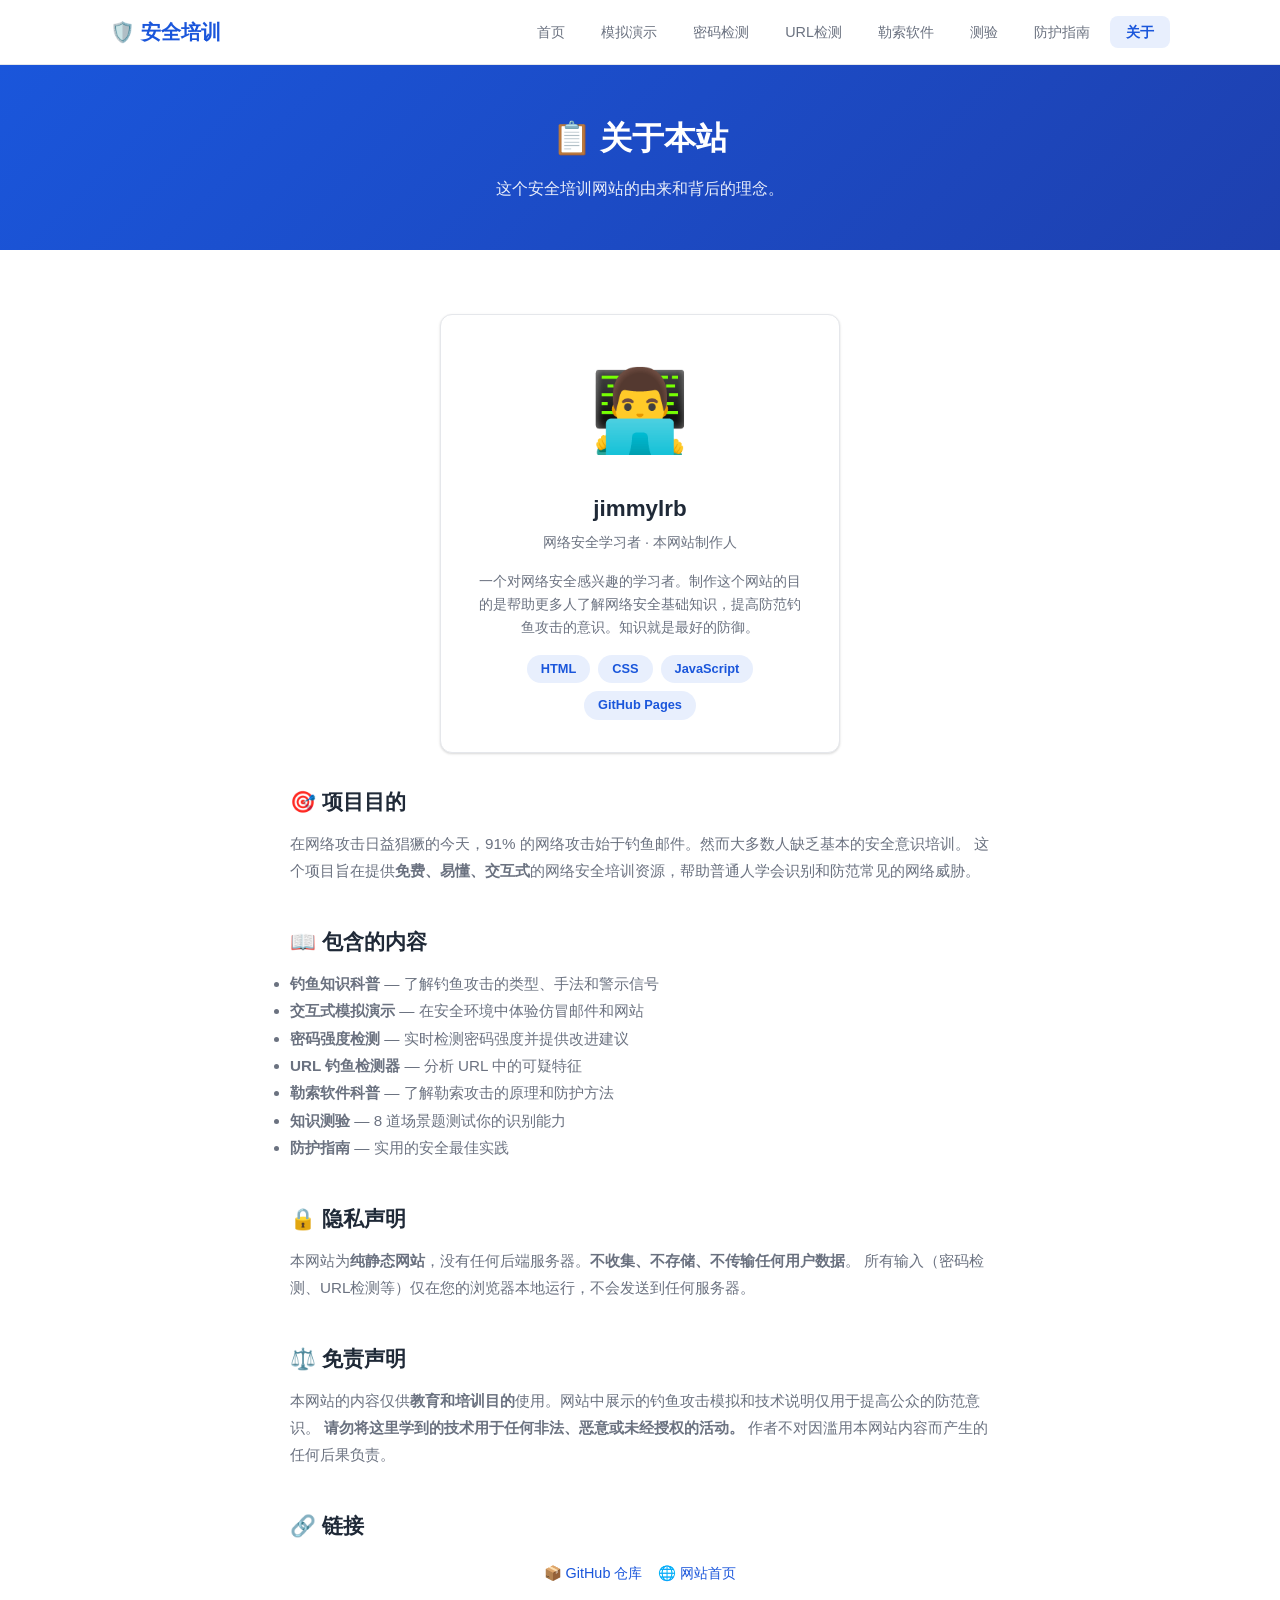
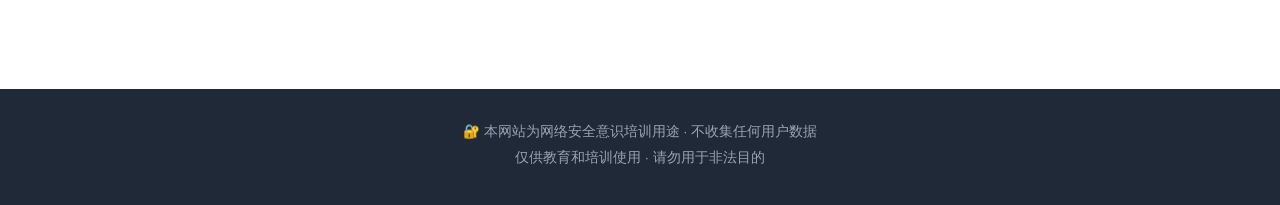
==== about.html @ 80b1db74 "Add about.html" ====
<!DOCTYPE html>
<html lang="zh-CN">
<head>
    <meta charset="UTF-8">
    <meta name="viewport" content="width=device-width, initial-scale=1.0">
    <title>关于 — 安全培训</title>
    <link rel="stylesheet" href="style.css">
    <style>
        .about-container { max-width: 700px; margin: 0 auto; }
        .about-section { margin-bottom: 40px; }
        .about-section h2 { text-align: left; font-size: 1.3rem; margin-bottom: 12px; }
        .about-section p, .about-section li { font-size: 0.95rem; color: var(--text-secondary); line-height: 1.8; }
        .creator-card { background: var(--bg); border: 1px solid var(--border); border-radius: var(--radius); padding: 32px; box-shadow: var(--shadow); text-align: center; max-width: 400px; margin: 0 auto 32px; }
        .creator-avatar { font-size: 5rem; margin-bottom: 16px; }
        .creator-card h2 { font-size: 1.4rem; margin-bottom: 4px; }
        .creator-card .subtitle { color: var(--text-secondary); font-size: 0.9rem; margin-bottom: 16px; }
        .creator-card .desc { font-size: 0.9rem; color: var(--text-secondary); line-height: 1.6; }
        .tech-stack { display: flex; flex-wrap: wrap; gap: 8px; justify-content: center; margin-top: 16px; }
        .tech-stack span { padding: 4px 14px; background: var(--primary-light); color: var(--primary); border-radius: 20px; font-size: 0.8rem; font-weight: 600; }
        .footer-links { display: flex; justify-content: center; gap: 16px; margin-top: 20px; }
        .footer-links a { color: var(--primary); text-decoration: none; font-size: 0.9rem; }
        .footer-links a:hover { text-decoration: underline; }
    </style>
</head>
<body>
    <nav class="navbar">
        <div class="container">
            <a href="index.html" class="logo">🛡️ 安全培训</a>
            <ul class="nav-links">
                <li><a href="index.html">首页</a></li>
                <li><a href="demo.html">模拟演示</a></li>
                <li><a href="password.html">密码检测</a></li>
                <li><a href="url-checker.html">URL检测</a></li>
                <li><a href="ransomware.html">勒索软件</a></li>
                <li><a href="quiz.html">测验</a></li>
                <li><a href="guide.html">防护指南</a></li>
                <li><a href="about.html" class="active">关于</a></li>
            </ul>
        </div>
    </nav>

    <section class="page-header">
        <div class="container">
            <h1>📋 关于本站</h1>
            <p class="page-desc">这个安全培训网站的由来和背后的理念。</p>
        </div>
    </section>

    <section class="section">
        <div class="container">
            <div class="about-container">
                <!-- 制作人 -->
                <div class="creator-card">
                    <div class="creator-avatar">👨‍💻</div>
                    <h2>jimmylrb</h2>
                    <div class="subtitle">网络安全学习者 · 本网站制作人</div>
                    <p class="desc">
                        一个对网络安全感兴趣的学习者。制作这个网站的目的是帮助更多人了解网络安全基础知识，提高防范钓鱼攻击的意识。知识就是最好的防御。
                    </p>
                    <div class="tech-stack">
                        <span>HTML</span>
                        <span>CSS</span>
                        <span>JavaScript</span>
                        <span>GitHub Pages</span>
                    </div>
                </div>

                <!-- 项目说明 -->
                <div class="about-section">
                    <h2>🎯 项目目的</h2>
                    <p>
                        在网络攻击日益猖獗的今天，91% 的网络攻击始于钓鱼邮件。然而大多数人缺乏基本的安全意识培训。
                        这个项目旨在提供<strong>免费、易懂、交互式</strong>的网络安全培训资源，帮助普通人学会识别和防范常见的网络威胁。
                    </p>
                </div>

                <div class="about-section">
                    <h2>📖 包含的内容</h2>
                    <ul>
                        <li><strong>钓鱼知识科普</strong> — 了解钓鱼攻击的类型、手法和警示信号</li>
                        <li><strong>交互式模拟演示</strong> — 在安全环境中体验仿冒邮件和网站</li>
                        <li><strong>密码强度检测</strong> — 实时检测密码强度并提供改进建议</li>
                        <li><strong>URL 钓鱼检测器</strong> — 分析 URL 中的可疑特征</li>
                        <li><strong>勒索软件科普</strong> — 了解勒索攻击的原理和防护方法</li>
                        <li><strong>知识测验</strong> — 8 道场景题测试你的识别能力</li>
                        <li><strong>防护指南</strong> — 实用的安全最佳实践</li>
                    </ul>
                </div>

                <div class="about-section">
                    <h2>🔒 隐私声明</h2>
                    <p>
                        本网站为<strong>纯静态网站</strong>，没有任何后端服务器。<strong>不收集、不存储、不传输任何用户数据</strong>。
                        所有输入（密码检测、URL检测等）仅在您的浏览器本地运行，不会发送到任何服务器。
                    </p>
                </div>

                <div class="about-section">
                    <h2>⚖️ 免责声明</h2>
                    <p>
                        本网站的内容仅供<strong>教育和培训目的</strong>使用。网站中展示的钓鱼攻击模拟和技术说明仅用于提高公众的防范意识。
                        <strong>请勿将这里学到的技术用于任何非法、恶意或未经授权的活动。</strong>
                        作者不对因滥用本网站内容而产生的任何后果负责。
                    </p>
                </div>

                <div class="about-section">
                    <h2>🔗 链接</h2>
                    <div class="footer-links">
                        <a href="https://github.com/jimmylrb/lrb" target="_blank">📦 GitHub 仓库</a>
                        <a href="https://jimmylrb.github.io/lrb/" target="_blank">🌐 网站首页</a>
                    </div>
                </div>
            </div>
        </div>
    </section>

    <footer class="footer">
        <div class="container">
            <p>🔐 本网站为网络安全意识培训用途 · 不收集任何用户数据</p>
            <p>仅供教育和培训使用 · 请勿用于非法目的</p>
        </div>
    </footer>
</body>
</html>
---- style.css ----
/* =============================================
   安全意识培训网站 — 样式
   用途：钓鱼攻击识别教育培训
   ============================================= */

/* ---------- Reset & 基础 ---------- */
*, *::before, *::after {
    box-sizing: border-box;
    margin: 0;
    padding: 0;
}

:root {
    --primary: #1a56db;
    --primary-dark: #1344b0;
    --primary-light: #e8effd;
    --danger: #dc2626;
    --danger-light: #fef2f2;
    --success: #16a34a;
    --success-light: #f0fdf4;
    --warning: #f59e0b;
    --warning-light: #fffbeb;
    --text: #1f2937;
    --text-secondary: #6b7280;
    --bg: #ffffff;
    --bg-alt: #f8fafc;
    --border: #e5e7eb;
    --shadow: 0 1px 3px rgba(0,0,0,0.1), 0 1px 2px rgba(0,0,0,0.06);
    --shadow-lg: 0 10px 15px -3px rgba(0,0,0,0.1), 0 4px 6px -2px rgba(0,0,0,0.05);
    --radius: 12px;
    --radius-sm: 8px;
}

html {
    scroll-behavior: smooth;
}

body {
    font-family: -apple-system, BlinkMacSystemFont, "Segoe UI", Roboto, "Helvetica Neue", Arial, "Noto Sans SC", sans-serif;
    color: var(--text);
    background: var(--bg);
    line-height: 1.6;
    min-height: 100vh;
    display: flex;
    flex-direction: column;
}

.container {
    max-width: 1100px;
    margin: 0 auto;
    padding: 0 20px;
}

/* ---------- 导航栏 ---------- */
.navbar {
    background: var(--bg);
    border-bottom: 1px solid var(--border);
    position: sticky;
    top: 0;
    z-index: 100;
    backdrop-filter: blur(8px);
    background: rgba(255,255,255,0.95);
}

.navbar .container {
    display: flex;
    align-items: center;
    justify-content: space-between;
    height: 64px;
}

.logo {
    font-size: 1.25rem;
    font-weight: 700;
    text-decoration: none;
    color: var(--primary);
}

.nav-links {
    list-style: none;
    display: flex;
    gap: 4px;
}

.nav-links a {
    text-decoration: none;
    color: var(--text-secondary);
    padding: 8px 16px;
    border-radius: var(--radius-sm);
    font-size: 0.9rem;
    font-weight: 500;
    transition: all 0.2s;
}

.nav-links a:hover {
    color: var(--primary);
    background: var(--primary-light);
}

.nav-links a.active {
    color: var(--primary);
    background: var(--primary-light);
    font-weight: 600;
}

/* ---------- Hero ---------- */
.hero {
    background: linear-gradient(135deg, #1a56db 0%, #1e40af 100%);
    color: white;
    padding: 80px 0 64px;
    text-align: center;
}

.hero h1 {
    font-size: 2.5rem;
    margin-bottom: 16px;
    line-height: 1.2;
}

.highlight {
    background: rgba(255,255,255,0.15);
    padding: 4px 12px;
    border-radius: 8px;
}

.hero p {
    font-size: 1.1rem;
    opacity: 0.9;
    max-width: 600px;
    margin: 0 auto 40px;
}

.hero-stats {
    display: flex;
    justify-content: center;
    gap: 48px;
    margin-bottom: 40px;
    flex-wrap: wrap;
}

.stat {
    text-align: center;
}

.stat-number {
    display: block;
    font-size: 2rem;
    font-weight: 800;
    line-height: 1.2;
}

.stat-label {
    display: block;
    font-size: 0.85rem;
    opacity: 0.85;
    margin-top: 4px;
}

.hero-actions {
    display: flex;
    gap: 16px;
    justify-content: center;
    flex-wrap: wrap;
}

/* ---------- 按钮 ---------- */
.btn {
    display: inline-flex;
    align-items: center;
    gap: 8px;
    padding: 12px 28px;
    border-radius: var(--radius-sm);
    font-size: 1rem;
    font-weight: 600;
    text-decoration: none;
    cursor: pointer;
    border: none;
    transition: all 0.2s;
}

.btn-primary {
    background: white;
    color: var(--primary);
}

.btn-primary:hover {
    background: #f0f4ff;
    transform: translateY(-1px);
}

.btn-secondary {
    background: rgba(255,255,255,0.15);
    color: white;
    border: 2px solid rgba(255,255,255,0.3);
}

.btn-secondary:hover {
    background: rgba(255,255,255,0.25);
    transform: translateY(-1px);
}

/* ---------- Section 通用 ---------- */
.section {
    padding: 64px 0;
}

.section-alt {
    background: var(--bg-alt);
}

.section h2 {
    font-size: 1.75rem;
    text-align: center;
    margin-bottom: 16px;
    color: var(--text);
}

.section-desc {
    text-align: center;
    color: var(--text-secondary);
    max-width: 700px;
    margin: 0 auto 40px;
    font-size: 1rem;
}

/* ---------- 卡片网格 ---------- */
.card-grid {
    display: grid;
    grid-template-columns: repeat(auto-fill, minmax(300px, 1fr));
    gap: 24px;
}

.card {
    background: var(--bg);
    border: 1px solid var(--border);
    border-radius: var(--radius);
    padding: 28px;
    transition: all 0.2s;
    box-shadow: var(--shadow);
}

.card:hover {
    box-shadow: var(--shadow-lg);
    transform: translateY(-2px);
}

.card-icon {
    font-size: 2rem;
    margin-bottom: 12px;
}

.card h3 {
    font-size: 1.1rem;
    margin-bottom: 8px;
}

.card p {
    color: var(--text-secondary);
    font-size: 0.9rem;
    line-height: 1.6;
}

/* ---------- 步骤流程 ---------- */
.steps {
    display: flex;
    align-items: center;
    justify-content: center;
    gap: 16px;
    flex-wrap: wrap;
}

.step {
    text-align: center;
    background: var(--bg);
    border: 1px solid var(--border);
    border-radius: var(--radius);
    padding: 24px 20px;
    width: 170px;
    box-shadow: var(--shadow);
}

.step-number {
    width: 40px;
    height: 40px;
    background: var(--primary);
    color: white;
    border-radius: 50%;
    display: flex;
    align-items: center;
    justify-content: center;
    font-size: 1.2rem;
    font-weight: 700;
    margin: 0 auto 12px;
}

.step h3 {
    font-size: 0.95rem;
    margin-bottom: 6px;
}

.step p {
    font-size: 0.8rem;
    color: var(--text-secondary);
}

.step-arrow {
    font-size: 1.5rem;
    color: var(--primary);
    font-weight: 700;
}

/* ---------- 警示信号 ---------- */
.signs-grid {
    display: grid;
    gap: 16px;
    max-width: 800px;
    margin: 0 auto;
}

.sign {
    display: flex;
    align-items: flex-start;
    gap: 16px;
    background: var(--bg);
    border: 1px solid var(--border);
    border-radius: var(--radius-sm);
    padding: 20px;
    box-shadow: var(--shadow);
}

.sign-badge {
    font-size: 1.5rem;
    flex-shrink: 0;
}

.sign h3 {
    font-size: 1rem;
    margin-bottom: 4px;
}

.sign p {
    font-size: 0.9rem;
    color: var(--text-secondary);
}

/* ---------- 页面标题 ---------- */
.page-header {
    background: linear-gradient(135deg, #1a56db 0%, #1e40af 100%);
    color: white;
    padding: 48px 0;
    text-align: center;
}

.page-header h1 {
    font-size: 2rem;
    margin-bottom: 12px;
}

.page-desc {
    opacity: 0.9;
    max-width: 650px;
    margin: 0 auto;
    font-size: 1rem;
}

.demo-notice {
    background: rgba(255,255,255,0.15);
    border-radius: var(--radius-sm);
    padding: 12px 20px;
    margin-top: 20px;
    display: inline-flex;
    align-items: center;
    gap: 8px;
    font-size: 0.9rem;
}

.notice-icon {
    font-size: 1.2rem;
}

.danger-notice {
    background: var(--warning-light);
    color: #92400e;
    border: 1px solid #fcd34d;
    border-radius: var(--radius-sm);
    padding: 12px 20px;
    margin-bottom: 24px;
    text-align: center;
    font-weight: 500;
}

/* =================================
   演示页面
   ================================= */

/* 演示卡片 */
.demo-card {
    background: var(--bg);
    border: 1px solid var(--border);
    border-radius: var(--radius);
    box-shadow: var(--shadow-lg);
    overflow: hidden;
    max-width: 700px;
    margin: 0 auto;
}

/* 邮件演示 */
.email-demo {
    padding: 0;
}

.email-header {
    background: #f8f9fa;
    border-bottom: 1px solid var(--border);
    padding: 16px 24px;
}

.email-field {
    display: flex;
    align-items: center;
    gap: 8px;
    padding: 6px 0;
    position: relative;
    flex-wrap: wrap;
}

.field-label {
    font-size: 0.8rem;
    color: var(--text-secondary);
    font-weight: 600;
    min-width: 65px;
}

.field-value {
    font-size: 0.9rem;
    word-break: break-all;
}

.field-value.suspicious {
    color: var(--danger);
}

.email-body {
    padding: 24px;
    line-height: 1.8;
}

.email-body p {
    margin-bottom: 12px;
    font-size: 0.95rem;
}

.email-link-container {
    background: var(--bg-alt);
    border: 1px solid var(--border);
    border-radius: var(--radius-sm);
    padding: 12px 16px;
    margin: 16px 0;
    display: flex;
    align-items: center;
    gap: 8px;
    flex-wrap: wrap;
    position: relative;
}

.email-link {
    color: var(--primary);
    font-size: 0.85rem;
    word-break: break-all;
    text-decoration: underline;
}

.email-link.suspicious {
    color: var(--danger);
}

.email-footer-text {
    margin-top: 16px;
    font-size: 0.85rem;
    color: var(--text-secondary);
}

.email-disclaimer {
    font-style: italic;
    font-size: 0.8rem;
}

/* ---------- 提示气泡 ---------- */
.tip-trigger {
    cursor: pointer;
    font-size: 0.9rem;
    opacity: 0.7;
    transition: opacity 0.2s;
    flex-shrink: 0;
}

.tip-trigger:hover {
    opacity: 1;
}

.tip-box {
    display: none;
    background: var(--warning-light);
    border: 1px solid #fcd34d;
    border-radius: var(--radius-sm);
    padding: 12px 16px;
    margin-top: 8px;
    width: 100%;
    font-size: 0.85rem;
    animation: fadeIn 0.2s ease;
}

.tip-box.active {
    display: block;
}

.tip-box h4 {
    font-size: 0.9rem;
    margin-bottom: 6px;
    color: #92400e;
}

.tip-box p {
    color: #78350f;
    line-height: 1.6;
}

.tip-box code {
    background: rgba(0,0,0,0.1);
    padding: 1px 6px;
    border-radius: 4px;
    font-size: 0.8rem;
}

@keyframes fadeIn {
    from { opacity: 0; transform: translateY(-4px); }
    to { opacity: 1; transform: translateY(0); }
}

/* ---------- 网站演示 ---------- */
.browser-bar {
    display: flex;
    align-items: center;
    gap: 12px;
    background: #f0f0f0;
    padding: 10px 16px;
    border-bottom: 1px solid #ddd;
}

.browser-dots {
    display: flex;
    gap: 6px;
}

.browser-dots span {
    width: 12px;
    height: 12px;
    border-radius: 50%;
    background: #ddd;
}

.browser-dots span:nth-child(1) { background: #ff5f56; }
.browser-dots span:nth-child(2) { background: #ffbd2e; }
.browser-dots span:nth-child(3) { background: #27c93f; }

.browser-url {
    flex: 1;
    background: white;
    border: 1px solid #ddd;
    border-radius: 6px;
    padding: 6px 12px;
    font-size: 0.8rem;
    font-family: "Courier New", monospace;
    display: flex;
    align-items: center;
    gap: 8px;
    position: relative;
}

.browser-url.suspicious {
    border-color: var(--danger);
    color: var(--danger);
}

/* 仿冒登录表单 */
.fake-login-form {
    padding: 32px 40px;
    max-width: 400px;
    margin: 0 auto;
}

.fake-logo {
    font-size: 1.5rem;
    font-weight: 800;
    color: var(--primary);
    text-align: center;
    margin-bottom: 8px;
}

.fake-login-form h3 {
    text-align: center;
    font-size: 1.15rem;
    margin-bottom: 4px;
}

.form-desc {
    text-align: center;
    color: var(--text-secondary);
    font-size: 0.85rem;
    margin-bottom: 24px;
}

.form-group {
    margin-bottom: 20px;
    position: relative;
}

.form-group label {
    display: block;
    font-size: 0.85rem;
    font-weight: 600;
    margin-bottom: 6px;
}

.form-group input {
    width: 100%;
    padding: 10px 14px;
    border: 1px solid var(--border);
    border-radius: var(--radius-sm);
    font-size: 0.95rem;
    outline: none;
    transition: border-color 0.2s;
}

.form-group input:focus {
    border-color: var(--primary);
    box-shadow: 0 0 0 3px rgba(26,86,219,0.1);
}

.form-group input.suspicious-input {
    border-color: var(--danger);
}

.form-group .tip-trigger {
    position: absolute;
    right: 12px;
    top: 38px;
}

.form-group .tip-box {
    margin-top: 4px;
}

.fake-submit {
    width: 100%;
    padding: 12px;
    background: var(--danger);
    color: white;
    border: none;
    border-radius: var(--radius-sm);
    font-size: 1rem;
    font-weight: 600;
    cursor: pointer;
    transition: background 0.2s;
}

.fake-submit:hover {
    background: #b91c1c;
}

.form-footer {
    text-align: center;
    margin-top: 16px;
}

.form-footer a {
    color: var(--text-secondary);
    font-size: 0.85rem;
    text-decoration: none;
}

/* ---------- 总结列表 ---------- */
.summary-list {
    max-width: 600px;
    margin: 0 auto;
    display: grid;
    gap: 12px;
}

.summary-item {
    display: flex;
    align-items: center;
    gap: 12px;
    padding: 14px 20px;
    background: var(--success-light);
    border: 1px solid #bbf7d0;
    border-radius: var(--radius-sm);
    font-size: 0.95rem;
}

.check-icon {
    font-size: 1.3rem;
    flex-shrink: 0;
}

/* =================================
   测验页面
   ================================= */
.quiz-container {
    max-width: 650px;
    margin: 0 auto;
    background: var(--bg);
    border: 1px solid var(--border);
    border-radius: var(--radius);
    padding: 32px;
    box-shadow: var(--shadow);
}

.quiz-progress {
    margin-bottom: 24px;
}

.progress-bar {
    height: 6px;
    background: var(--primary-light);
    border-radius: 3px;
    margin-bottom: 8px;
    overflow: hidden;
    position: relative;
}

.progress-bar::after {
    content: '';
    position: absolute;
    top: 0;
    left: 0;
    height: 100%;
    background: var(--primary);
    border-radius: 3px;
    transition: width 0.4s ease;
    width: 0%;
}

#progress-text {
    font-size: 0.85rem;
    color: var(--text-secondary);
}

.question-number {
    font-size: 0.85rem;
    color: var(--primary);
    font-weight: 600;
    margin-bottom: 8px;
}

.question-text {
    font-size: 1.15rem;
    line-height: 1.5;
    margin-bottom: 8px;
}

.question-context {
    background: var(--bg-alt);
    border: 1px solid var(--border);
    border-radius: var(--radius-sm);
    padding: 14px 18px;
    margin-bottom: 20px;
    font-size: 0.9rem;
    color: var(--text-secondary);
    white-space: pre-line;
    line-height: 1.6;
}

.options {
    display: grid;
    gap: 12px;
}

.option-btn {
    display: block;
    width: 100%;
    padding: 14px 20px;
    text-align: left;
    background: var(--bg);
    border: 2px solid var(--border);
    border-radius: var(--radius-sm);
    font-size: 0.95rem;
    cursor: pointer;
    transition: all 0.2s;
    font-family: inherit;
    color: var(--text);
}

.option-btn:hover:not(:disabled) {
    border-color: var(--primary);
    background: var(--primary-light);
}

.option-btn.selected {
    border-color: var(--primary);
    background: var(--primary-light);
}

.option-btn.correct {
    border-color: var(--success);
    background: var(--success-light);
    color: var(--success);
}

.option-btn.wrong {
    border-color: var(--danger);
    background: var(--danger-light);
    color: var(--danger);
}

.option-btn:disabled {
    cursor: default;
    opacity: 0.85;
}

/* 反馈 */
#feedback-container {
    margin-top: 24px;
    padding: 20px;
    border-radius: var(--radius-sm);
    text-align: center;
}

#feedback-container.correct-feedback {
    background: var(--success-light);
    border: 1px solid #bbf7d0;
}

#feedback-container.wrong-feedback {
    background: var(--danger-light);
    border: 1px solid #fecaca;
}

.feedback-icon {
    font-size: 2.5rem;
    margin-bottom: 8px;
}

#feedback-title {
    font-size: 1.15rem;
    margin-bottom: 8px;
}

#feedback-text {
    font-size: 0.9rem;
    margin-bottom: 16px;
    line-height: 1.6;
}

#next-btn {
    display: inline-block;
    background: var(--primary);
    color: white;
    padding: 10px 32px;
    border: none;
    border-radius: var(--radius-sm);
    font-size: 0.95rem;
    font-weight: 600;
    cursor: pointer;
    transition: background 0.2s;
}

#next-btn:hover {
    background: var(--primary-dark);
}

/* 最终结果 */
#result-container {
    text-align: center;
    padding: 20px 0;
}

.result-icon {
    font-size: 4rem;
    margin-bottom: 12px;
}

#result-container h2 {
    font-size: 1.75rem;
    margin-bottom: 16px;
}

.result-score {
    font-size: 3rem;
    font-weight: 800;
    color: var(--primary);
    margin-bottom: 12px;
}

.result-score span {
    font-size: 1.5rem;
    color: var(--text-secondary);
}

#score-message {
    font-size: 1rem;
    color: var(--text-secondary);
    margin-bottom: 24px;
}

.result-actions {
    display: flex;
    gap: 12px;
    justify-content: center;
    flex-wrap: wrap;
}

.result-actions .btn-primary {
    background: var(--primary);
    color: white;
}

.result-actions .btn-primary:hover {
    background: var(--primary-dark);
}

.result-actions .btn-secondary {
    background: var(--bg);
    color: var(--primary);
    border: 2px solid var(--primary);
}

.result-actions .btn-secondary:hover {
    background: var(--primary-light);
}

.hidden {
    display: none !important;
}

/* =================================
   防护指南
   ================================= */

/* 黄金法则 */
.rules-grid {
    display: grid;
    grid-template-columns: repeat(auto-fill, minmax(280px, 1fr));
    gap: 24px;
}

.rule-card {
    background: var(--bg);
    border: 1px solid var(--border);
    border-radius: var(--radius);
    padding: 28px;
    box-shadow: var(--shadow);
    position: relative;
    transition: all 0.2s;
}

.rule-card:hover {
    box-shadow: var(--shadow-lg);
    transform: translateY(-2px);
}

.rule-number {
    width: 44px;
    height: 44px;
    background: var(--primary);
    color: white;
    border-radius: 50%;
    display: flex;
    align-items: center;
    justify-content: center;
    font-size: 1.3rem;
    font-weight: 800;
    margin-bottom: 16px;
}

.rule-card h3 {
    font-size: 1.1rem;
    margin-bottom: 8px;
}

.rule-card p {
    font-size: 0.9rem;
    color: var(--text-secondary);
    line-height: 1.6;
}

/* 检查清单 */
.checklist {
    max-width: 600px;
    margin: 0 auto 20px;
    display: grid;
    gap: 12px;
}

.checklist-item {
    display: flex;
    align-items: center;
    gap: 12px;
    padding: 12px 16px;
    background: var(--bg);
    border: 1px solid var(--border);
    border-radius: var(--radius-sm);
    cursor: pointer;
    transition: all 0.2s;
    font-size: 0.9rem;
}

.checklist-item:hover {
    border-color: var(--primary);
}

.checklist-item input[type="checkbox"] {
    width: 18px;
    height: 18px;
    accent-color: var(--primary);
    flex-shrink: 0;
}

.checklist-tip {
    text-align: center;
    padding: 16px;
    background: var(--warning-light);
    border: 1px solid #fcd34d;
    border-radius: var(--radius-sm);
    font-size: 0.9rem;
}

/* 工具网格 */
.tools-grid {
    display: grid;
    grid-template-columns: repeat(auto-fill, minmax(240px, 1fr));
    gap: 20px;
}

.tool-item {
    background: var(--bg);
    border: 1px solid var(--border);
    border-radius: var(--radius-sm);
    padding: 24px;
    box-shadow: var(--shadow);
    transition: all 0.2s;
}

.tool-item:hover {
    box-shadow: var(--shadow-lg);
}

.tool-item h3 {
    font-size: 1rem;
    margin-bottom: 8px;
}

.tool-item p {
    font-size: 0.85rem;
    color: var(--text-secondary);
    line-height: 1.6;
}

/* 垂直步骤 */
.steps-vertical {
    max-width: 600px;
    margin: 0 auto;
    display: grid;
    gap: 16px;
}

.step-vertical {
    display: flex;
    align-items: flex-start;
    gap: 16px;
    background: var(--bg);
    border: 1px solid var(--border);
    border-radius: var(--radius-sm);
    padding: 20px;
    box-shadow: var(--shadow);
}

.step-v-number {
    width: 36px;
    height: 36px;
    background: var(--danger);
    color: white;
    border-radius: 50%;
    display: flex;
    align-items: center;
    justify-content: center;
    font-size: 1rem;
    font-weight: 700;
    flex-shrink: 0;
}

.step-vertical h3 {
    font-size: 1rem;
    margin-bottom: 4px;
}

.step-vertical p {
    font-size: 0.85rem;
    color: var(--text-secondary);
}

/* ---------- Footer ---------- */
.footer {
    background: #1f2937;
    color: #9ca3af;
    text-align: center;
    padding: 32px 0;
    margin-top: auto;
    font-size: 0.85rem;
}

.footer p {
    margin-bottom: 4px;
}

/* ---------- 响应式 ---------- */
@media (max-width: 768px) {
    .hero h1 {
        font-size: 1.75rem;
    }

    .hero-stats {
        gap: 24px;
    }

    .stat-number {
        font-size: 1.5rem;
    }

    .steps {
        flex-direction: column;
    }

    .step-arrow {
        transform: rotate(90deg);
    }

    .step {
        width: 100%;
        max-width: 300px;
    }

    .card-grid {
        grid-template-columns: 1fr;
    }

    .fake-login-form {
        padding: 24px 20px;
    }

    .quiz-container {
        padding: 20px;
    }

    .nav-links a {
        padding: 6px 10px;
        font-size: 0.8rem;
    }
}

@media (max-width: 480px) {
    .navbar .container {
        flex-direction: column;
        height: auto;
        padding: 12px 20px;
        gap: 8px;
    }

    .hero {
        padding: 48px 0;
    }

    .section {
        padding: 40px 0;
    }

    .rules-grid {
        grid-template-columns: 1fr;
    }
}
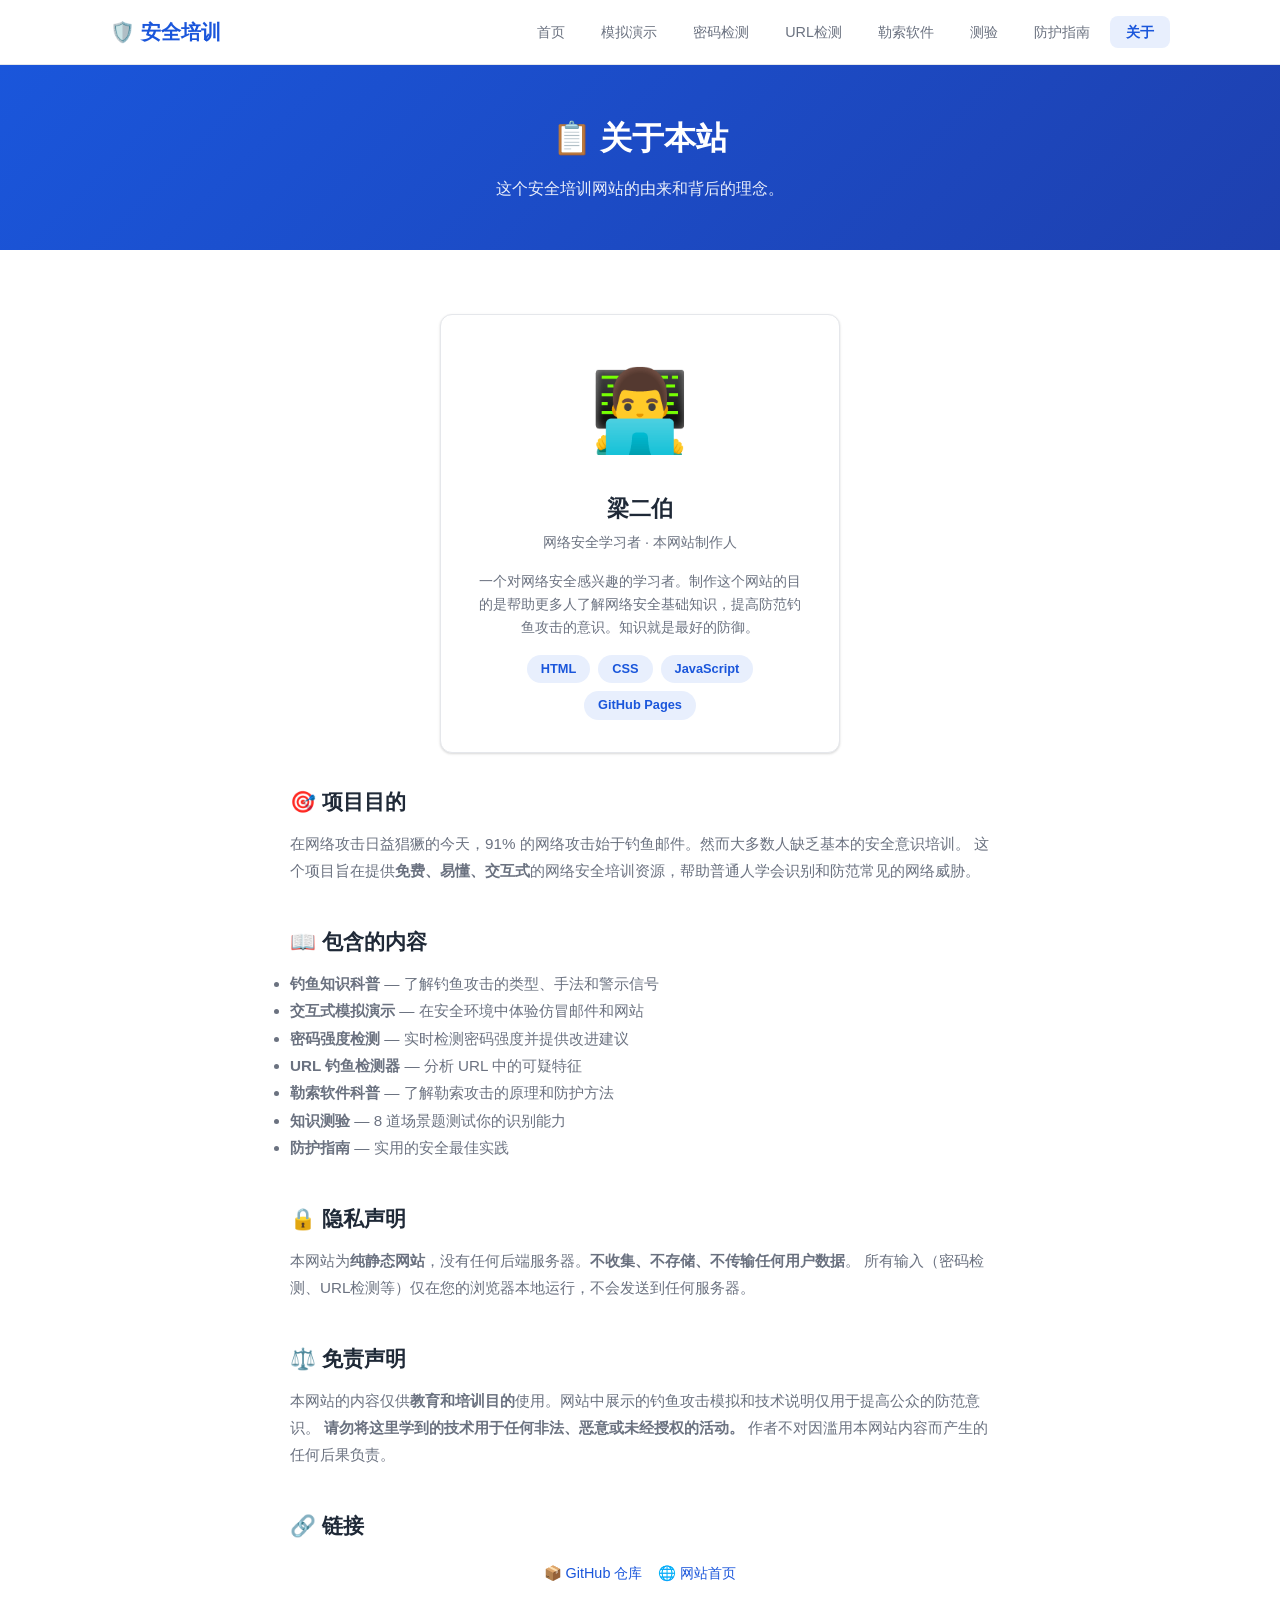
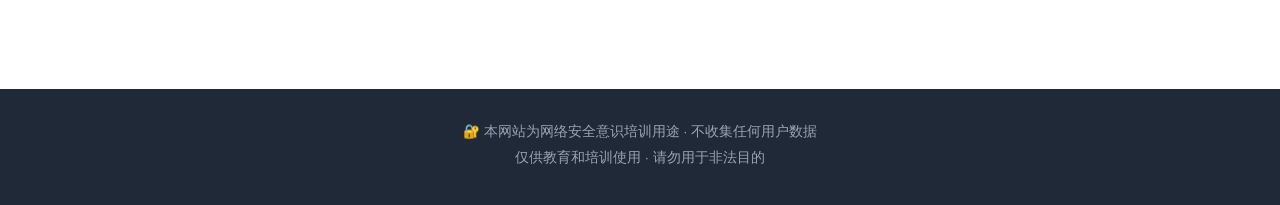
==== commit 654f9500: "Update author name" ====
--- a/about.html
+++ b/about.html
@@ -52,7 +52,7 @@
                 <!-- 制作人 -->
                 <div class="creator-card">
                     <div class="creator-avatar">👨‍💻</div>
-                    <h2>jimmylrb</h2>
+                    <h2>梁二伯</h2>
                     <div class="subtitle">网络安全学习者 · 本网站制作人</div>
                     <p class="desc">
                         一个对网络安全感兴趣的学习者。制作这个网站的目的是帮助更多人了解网络安全基础知识，提高防范钓鱼攻击的意识。知识就是最好的防御。
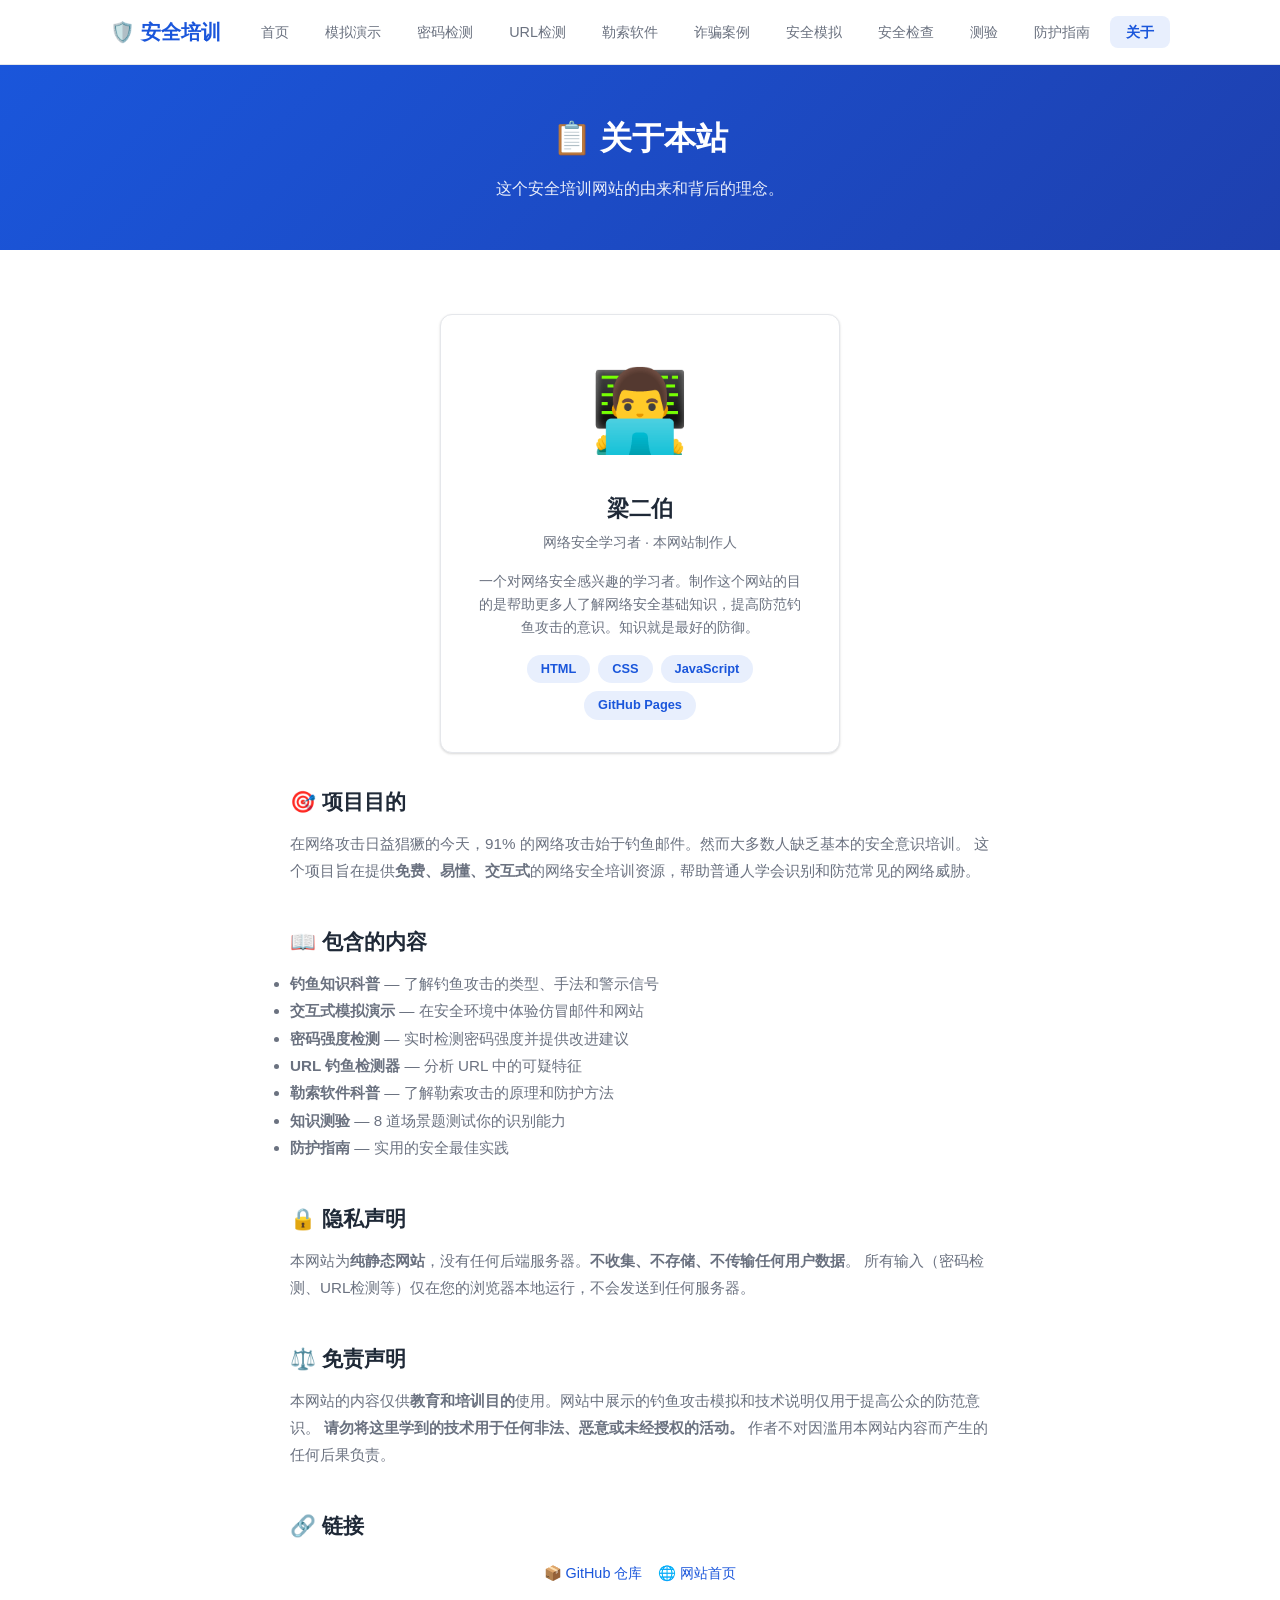
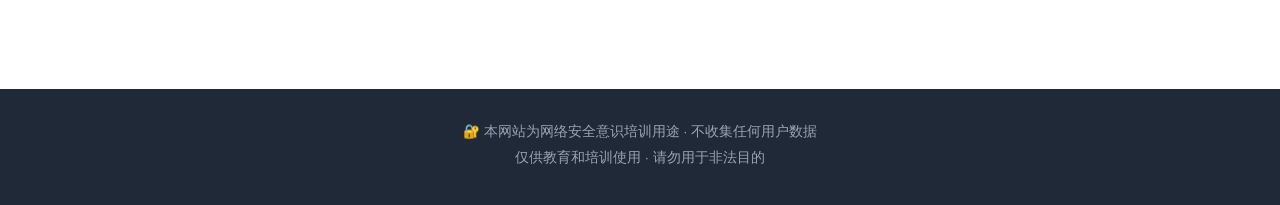
==== commit 896d350b: "Update nav links in about.html" ====
--- a/about.html
+++ b/about.html
@@ -32,6 +32,9 @@
                 <li><a href="password.html">密码检测</a></li>
                 <li><a href="url-checker.html">URL检测</a></li>
                 <li><a href="ransomware.html">勒索软件</a></li>
+                <li><a href="scam-case.html">诈骗案例</a></li>
+                <li><a href="security-simulator.html">安全模拟</a></li>
+                <li><a href="safety-check.html">安全检查</a></li>
                 <li><a href="quiz.html">测验</a></li>
                 <li><a href="guide.html">防护指南</a></li>
                 <li><a href="about.html" class="active">关于</a></li>
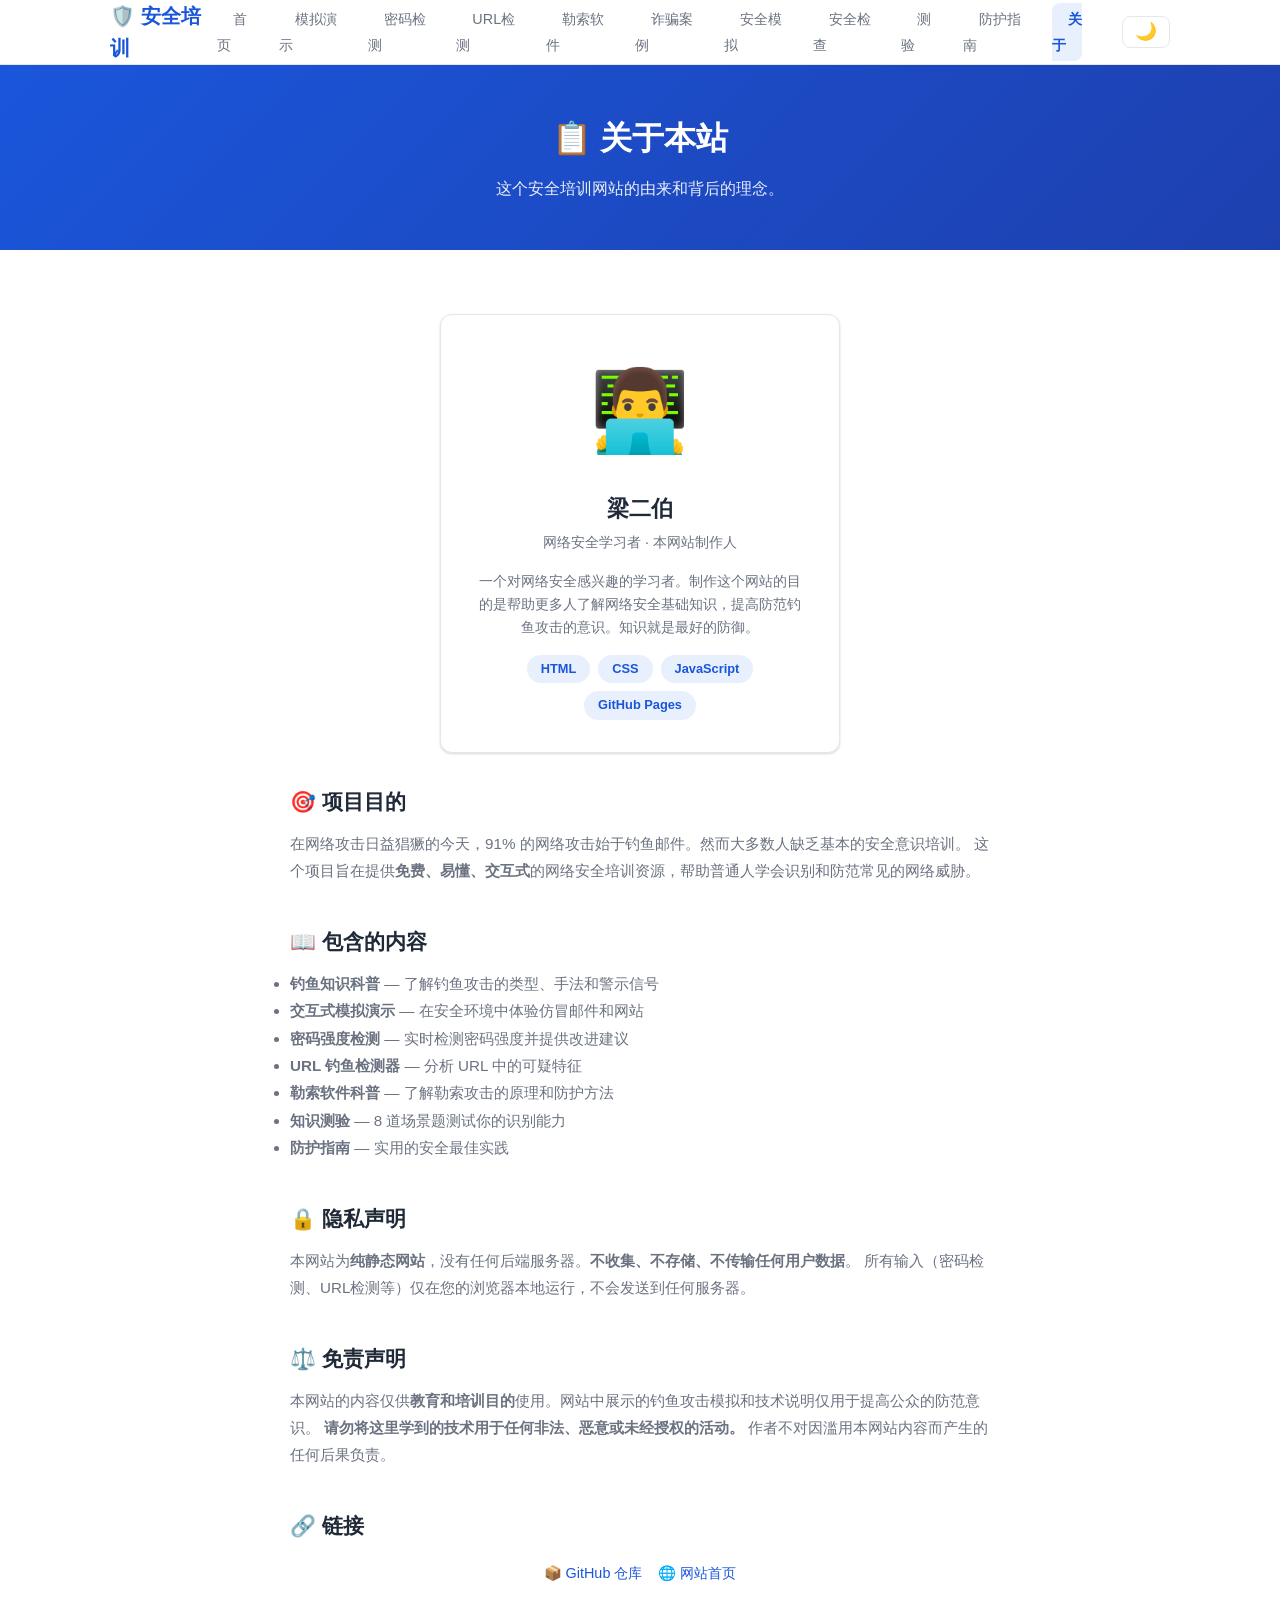
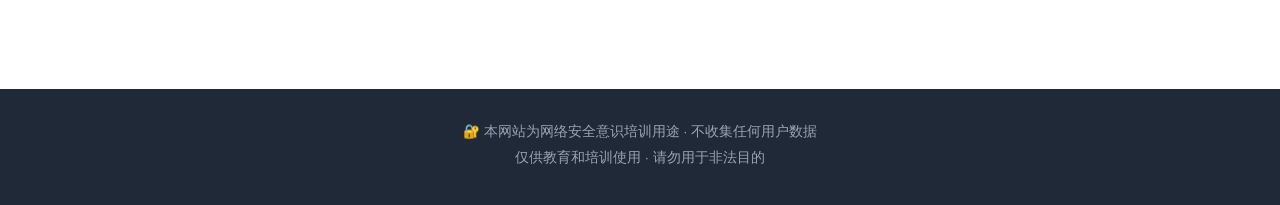
==== commit 38b3b7b2: "Add favicon + dark mode toggle" ====
--- a/about.html
+++ b/about.html
@@ -1,128 +1,130 @@
-<!DOCTYPE html>
-<html lang="zh-CN">
-<head>
-    <meta charset="UTF-8">
-    <meta name="viewport" content="width=device-width, initial-scale=1.0">
-    <title>关于 — 安全培训</title>
-    <link rel="stylesheet" href="style.css">
-    <style>
-        .about-container { max-width: 700px; margin: 0 auto; }
-        .about-section { margin-bottom: 40px; }
-        .about-section h2 { text-align: left; font-size: 1.3rem; margin-bottom: 12px; }
-        .about-section p, .about-section li { font-size: 0.95rem; color: var(--text-secondary); line-height: 1.8; }
-        .creator-card { background: var(--bg); border: 1px solid var(--border); border-radius: var(--radius); padding: 32px; box-shadow: var(--shadow); text-align: center; max-width: 400px; margin: 0 auto 32px; }
-        .creator-avatar { font-size: 5rem; margin-bottom: 16px; }
-        .creator-card h2 { font-size: 1.4rem; margin-bottom: 4px; }
-        .creator-card .subtitle { color: var(--text-secondary); font-size: 0.9rem; margin-bottom: 16px; }
-        .creator-card .desc { font-size: 0.9rem; color: var(--text-secondary); line-height: 1.6; }
-        .tech-stack { display: flex; flex-wrap: wrap; gap: 8px; justify-content: center; margin-top: 16px; }
-        .tech-stack span { padding: 4px 14px; background: var(--primary-light); color: var(--primary); border-radius: 20px; font-size: 0.8rem; font-weight: 600; }
-        .footer-links { display: flex; justify-content: center; gap: 16px; margin-top: 20px; }
-        .footer-links a { color: var(--primary); text-decoration: none; font-size: 0.9rem; }
-        .footer-links a:hover { text-decoration: underline; }
-    </style>
-</head>
-<body>
-    <nav class="navbar">
-        <div class="container">
-            <a href="index.html" class="logo">🛡️ 安全培训</a>
-            <ul class="nav-links">
-                <li><a href="index.html">首页</a></li>
-                <li><a href="demo.html">模拟演示</a></li>
-                <li><a href="password.html">密码检测</a></li>
-                <li><a href="url-checker.html">URL检测</a></li>
-                <li><a href="ransomware.html">勒索软件</a></li>
-                <li><a href="scam-case.html">诈骗案例</a></li>
-                <li><a href="security-simulator.html">安全模拟</a></li>
-                <li><a href="safety-check.html">安全检查</a></li>
-                <li><a href="quiz.html">测验</a></li>
-                <li><a href="guide.html">防护指南</a></li>
-                <li><a href="about.html" class="active">关于</a></li>
-            </ul>
-        </div>
-    </nav>
-
-    <section class="page-header">
-        <div class="container">
-            <h1>📋 关于本站</h1>
-            <p class="page-desc">这个安全培训网站的由来和背后的理念。</p>
-        </div>
-    </section>
-
-    <section class="section">
-        <div class="container">
-            <div class="about-container">
-                <!-- 制作人 -->
-                <div class="creator-card">
-                    <div class="creator-avatar">👨‍💻</div>
-                    <h2>梁二伯</h2>
-                    <div class="subtitle">网络安全学习者 · 本网站制作人</div>
-                    <p class="desc">
-                        一个对网络安全感兴趣的学习者。制作这个网站的目的是帮助更多人了解网络安全基础知识，提高防范钓鱼攻击的意识。知识就是最好的防御。
-                    </p>
-                    <div class="tech-stack">
-                        <span>HTML</span>
-                        <span>CSS</span>
-                        <span>JavaScript</span>
-                        <span>GitHub Pages</span>
-                    </div>
-                </div>
-
-                <!-- 项目说明 -->
-                <div class="about-section">
-                    <h2>🎯 项目目的</h2>
-                    <p>
-                        在网络攻击日益猖獗的今天，91% 的网络攻击始于钓鱼邮件。然而大多数人缺乏基本的安全意识培训。
-                        这个项目旨在提供<strong>免费、易懂、交互式</strong>的网络安全培训资源，帮助普通人学会识别和防范常见的网络威胁。
-                    </p>
-                </div>
-
-                <div class="about-section">
-                    <h2>📖 包含的内容</h2>
-                    <ul>
-                        <li><strong>钓鱼知识科普</strong> — 了解钓鱼攻击的类型、手法和警示信号</li>
-                        <li><strong>交互式模拟演示</strong> — 在安全环境中体验仿冒邮件和网站</li>
-                        <li><strong>密码强度检测</strong> — 实时检测密码强度并提供改进建议</li>
-                        <li><strong>URL 钓鱼检测器</strong> — 分析 URL 中的可疑特征</li>
-                        <li><strong>勒索软件科普</strong> — 了解勒索攻击的原理和防护方法</li>
-                        <li><strong>知识测验</strong> — 8 道场景题测试你的识别能力</li>
-                        <li><strong>防护指南</strong> — 实用的安全最佳实践</li>
-                    </ul>
-                </div>
-
-                <div class="about-section">
-                    <h2>🔒 隐私声明</h2>
-                    <p>
-                        本网站为<strong>纯静态网站</strong>，没有任何后端服务器。<strong>不收集、不存储、不传输任何用户数据</strong>。
-                        所有输入（密码检测、URL检测等）仅在您的浏览器本地运行，不会发送到任何服务器。
-                    </p>
-                </div>
-
-                <div class="about-section">
-                    <h2>⚖️ 免责声明</h2>
-                    <p>
-                        本网站的内容仅供<strong>教育和培训目的</strong>使用。网站中展示的钓鱼攻击模拟和技术说明仅用于提高公众的防范意识。
-                        <strong>请勿将这里学到的技术用于任何非法、恶意或未经授权的活动。</strong>
-                        作者不对因滥用本网站内容而产生的任何后果负责。
-                    </p>
-                </div>
-
-                <div class="about-section">
-                    <h2>🔗 链接</h2>
-                    <div class="footer-links">
-                        <a href="https://github.com/jimmylrb/lrb" target="_blank">📦 GitHub 仓库</a>
-                        <a href="https://jimmylrb.github.io/lrb/" target="_blank">🌐 网站首页</a>
-                    </div>
-                </div>
-            </div>
-        </div>
-    </section>
-
-    <footer class="footer">
-        <div class="container">
-            <p>🔐 本网站为网络安全意识培训用途 · 不收集任何用户数据</p>
-            <p>仅供教育和培训使用 · 请勿用于非法目的</p>
-        </div>
-    </footer>
-</body>
+<!DOCTYPE html>
+<html lang="zh-CN">
+<head>
+    <meta charset="UTF-8">
+    <meta name="viewport" content="width=device-width, initial-scale=1.0">
+    <title>关于 — 安全培训</title>
+    <link rel="icon" type="image/svg+xml" href="favicon.svg">
+    <link rel="stylesheet" href="style.css">
+    <style>
+        .about-container { max-width: 700px; margin: 0 auto; }
+        .about-section { margin-bottom: 40px; }
+        .about-section h2 { text-align: left; font-size: 1.3rem; margin-bottom: 12px; }
+        .about-section p, .about-section li { font-size: 0.95rem; color: var(--text-secondary); line-height: 1.8; }
+        .creator-card { background: var(--bg); border: 1px solid var(--border); border-radius: var(--radius); padding: 32px; box-shadow: var(--shadow); text-align: center; max-width: 400px; margin: 0 auto 32px; }
+        .creator-avatar { font-size: 5rem; margin-bottom: 16px; }
+        .creator-card h2 { font-size: 1.4rem; margin-bottom: 4px; }
+        .creator-card .subtitle { color: var(--text-secondary); font-size: 0.9rem; margin-bottom: 16px; }
+        .creator-card .desc { font-size: 0.9rem; color: var(--text-secondary); line-height: 1.6; }
+        .tech-stack { display: flex; flex-wrap: wrap; gap: 8px; justify-content: center; margin-top: 16px; }
+        .tech-stack span { padding: 4px 14px; background: var(--primary-light); color: var(--primary); border-radius: 20px; font-size: 0.8rem; font-weight: 600; }
+        .footer-links { display: flex; justify-content: center; gap: 16px; margin-top: 20px; }
+        .footer-links a { color: var(--primary); text-decoration: none; font-size: 0.9rem; }
+        .footer-links a:hover { text-decoration: underline; }
+    </style>
+</head>
+<body>
+    <nav class="navbar">
+        <div class="container">
+            <a href="index.html" class="logo">🛡️ 安全培训</a>
+            <ul class="nav-links">
+                <li><a href="index.html">首页</a></li>
+                <li><a href="demo.html">模拟演示</a></li>
+                <li><a href="password.html">密码检测</a></li>
+                <li><a href="url-checker.html">URL检测</a></li>
+                <li><a href="ransomware.html">勒索软件</a></li>
+                <li><a href="scam-case.html">诈骗案例</a></li>
+                <li><a href="security-simulator.html">安全模拟</a></li>
+                <li><a href="safety-check.html">安全检查</a></li>
+                <li><a href="quiz.html">测验</a></li>
+                <li><a href="guide.html">防护指南</a></li>
+                <li><a href="about.html" class="active">关于</a></li>
+            </ul>
+                <button id="theme-toggle" class="theme-toggle" title="切换深色模式">🌙</button>
+        </div>
+    </nav>
+
+    <section class="page-header">
+        <div class="container">
+            <h1>📋 关于本站</h1>
+            <p class="page-desc">这个安全培训网站的由来和背后的理念。</p>
+        </div>
+    </section>
+
+    <section class="section">
+        <div class="container">
+            <div class="about-container">
+                <!-- 制作人 -->
+                <div class="creator-card">
+                    <div class="creator-avatar">👨‍💻</div>
+                    <h2>梁二伯</h2>
+                    <div class="subtitle">网络安全学习者 · 本网站制作人</div>
+                    <p class="desc">
+                        一个对网络安全感兴趣的学习者。制作这个网站的目的是帮助更多人了解网络安全基础知识，提高防范钓鱼攻击的意识。知识就是最好的防御。
+                    </p>
+                    <div class="tech-stack">
+                        <span>HTML</span>
+                        <span>CSS</span>
+                        <span>JavaScript</span>
+                        <span>GitHub Pages</span>
+                    </div>
+                </div>
+
+                <!-- 项目说明 -->
+                <div class="about-section">
+                    <h2>🎯 项目目的</h2>
+                    <p>
+                        在网络攻击日益猖獗的今天，91% 的网络攻击始于钓鱼邮件。然而大多数人缺乏基本的安全意识培训。
+                        这个项目旨在提供<strong>免费、易懂、交互式</strong>的网络安全培训资源，帮助普通人学会识别和防范常见的网络威胁。
+                    </p>
+                </div>
+
+                <div class="about-section">
+                    <h2>📖 包含的内容</h2>
+                    <ul>
+                        <li><strong>钓鱼知识科普</strong> — 了解钓鱼攻击的类型、手法和警示信号</li>
+                        <li><strong>交互式模拟演示</strong> — 在安全环境中体验仿冒邮件和网站</li>
+                        <li><strong>密码强度检测</strong> — 实时检测密码强度并提供改进建议</li>
+                        <li><strong>URL 钓鱼检测器</strong> — 分析 URL 中的可疑特征</li>
+                        <li><strong>勒索软件科普</strong> — 了解勒索攻击的原理和防护方法</li>
+                        <li><strong>知识测验</strong> — 8 道场景题测试你的识别能力</li>
+                        <li><strong>防护指南</strong> — 实用的安全最佳实践</li>
+                    </ul>
+                </div>
+
+                <div class="about-section">
+                    <h2>🔒 隐私声明</h2>
+                    <p>
+                        本网站为<strong>纯静态网站</strong>，没有任何后端服务器。<strong>不收集、不存储、不传输任何用户数据</strong>。
+                        所有输入（密码检测、URL检测等）仅在您的浏览器本地运行，不会发送到任何服务器。
+                    </p>
+                </div>
+
+                <div class="about-section">
+                    <h2>⚖️ 免责声明</h2>
+                    <p>
+                        本网站的内容仅供<strong>教育和培训目的</strong>使用。网站中展示的钓鱼攻击模拟和技术说明仅用于提高公众的防范意识。
+                        <strong>请勿将这里学到的技术用于任何非法、恶意或未经授权的活动。</strong>
+                        作者不对因滥用本网站内容而产生的任何后果负责。
+                    </p>
+                </div>
+
+                <div class="about-section">
+                    <h2>🔗 链接</h2>
+                    <div class="footer-links">
+                        <a href="https://github.com/jimmylrb/lrb" target="_blank">📦 GitHub 仓库</a>
+                        <a href="https://jimmylrb.github.io/lrb/" target="_blank">🌐 网站首页</a>
+                    </div>
+                </div>
+            </div>
+        </div>
+    </section>
+
+    <footer class="footer">
+        <div class="container">
+            <p>🔐 本网站为网络安全意识培训用途 · 不收集任何用户数据</p>
+            <p>仅供教育和培训使用 · 请勿用于非法目的</p>
+        </div>
+    </footer>
+</body>
 </html>
--- a/style.css
+++ b/style.css
@@ -31,6 +31,69 @@
     --radius-sm: 8px;
 }
 
+/* ---------- 深色模式 ---------- */
+[data-theme="dark"] {
+    --primary: #60a5fa;
+    --primary-dark: #3b82f6;
+    --primary-light: #1e3a5f;
+    --danger: #f87171;
+    --danger-light: #3b1414;
+    --success: #4ade80;
+    --success-light: #123524;
+    --warning: #fbbf24;
+    --warning-light: #3a2c0c;
+    --text: #e5e7eb;
+    --text-secondary: #9ca3af;
+    --bg: #111827;
+    --bg-alt: #1f2937;
+    --border: #374151;
+    --shadow: 0 1px 3px rgba(0,0,0,0.4);
+    --shadow-lg: 0 10px 15px -3px rgba(0,0,0,0.5), 0 4px 6px -2px rgba(0,0,0,0.4);
+}
+
+/* 深色模式下针对硬编码浅色的覆盖 */
+[data-theme="dark"] .navbar {
+    background: rgba(17,24,39,0.95);
+}
+
+[data-theme="dark"] .email-header {
+    background: #1f2937;
+    border-bottom-color: var(--border);
+}
+
+[data-theme="dark"] .browser-bar {
+    background: #1f2937;
+    border-bottom-color: var(--border);
+}
+
+[data-theme="dark"] .browser-url {
+    background: #111827;
+    border-color: var(--border);
+    color: var(--text);
+}
+
+[data-theme="dark"] .browser-url.suspicious {
+    color: var(--danger);
+    border-color: var(--danger);
+}
+
+[data-theme="dark"] .email-body p { color: var(--text); }
+
+[data-theme="dark"] .form-group input {
+    background: #111827;
+    color: var(--text);
+    border-color: var(--border);
+}
+
+[data-theme="dark"] .quiz-progress .progress-bar {
+    background: var(--primary-light);
+}
+
+[data-theme="dark"] .tip-box { background: var(--warning-light); }
+[data-theme="dark"] .tip-box h4 { color: var(--warning); }
+[data-theme="dark"] .tip-box p { color: var(--text-secondary); }
+[data-theme="dark"] .tip-box code { background: rgba(255,255,255,0.1); }
+
 html {
     scroll-behavior: smooth;
 }
@@ -101,6 +164,25 @@
     color: var(--primary);
     background: var(--primary-light);
     font-weight: 600;
+}
+
+/* 主题切换按钮 */
+.theme-toggle {
+    background: none;
+    border: 1px solid var(--border);
+    border-radius: var(--radius-sm);
+    padding: 6px 12px;
+    font-size: 1.1rem;
+    cursor: pointer;
+    margin-left: 12px;
+    transition: all 0.2s;
+    line-height: 1;
+    color: var(--text);
+}
+
+.theme-toggle:hover {
+    border-color: var(--primary);
+    background: var(--primary-light);
 }
 
 /* ---------- Hero ---------- */
@@ -1113,6 +1195,42 @@
     margin-bottom: 4px;
 }
 
+/* ---------- 学习统计面板 ---------- */
+.stats-panel {
+    background: var(--bg);
+    border: 1px solid var(--border);
+    border-radius: var(--radius);
+    padding: 20px 24px;
+    box-shadow: var(--shadow);
+    max-width: 600px;
+    margin: 24px auto 0;
+}
+
+.stats-panel h4 {
+    font-size: 1rem;
+    margin-bottom: 12px;
+    color: var(--text);
+}
+
+.stats-body {
+    display: grid;
+    gap: 6px;
+}
+
+.stats-row {
+    display: flex;
+    justify-content: space-between;
+    gap: 12px;
+    font-size: 0.88rem;
+    color: var(--text-secondary);
+}
+
+.stats-label {
+    font-weight: 600;
+    color: var(--text);
+    min-width: 90px;
+}
+
 /* ---------- 响应式 ---------- */
 @media (max-width: 768px) {
     .hero h1 {
